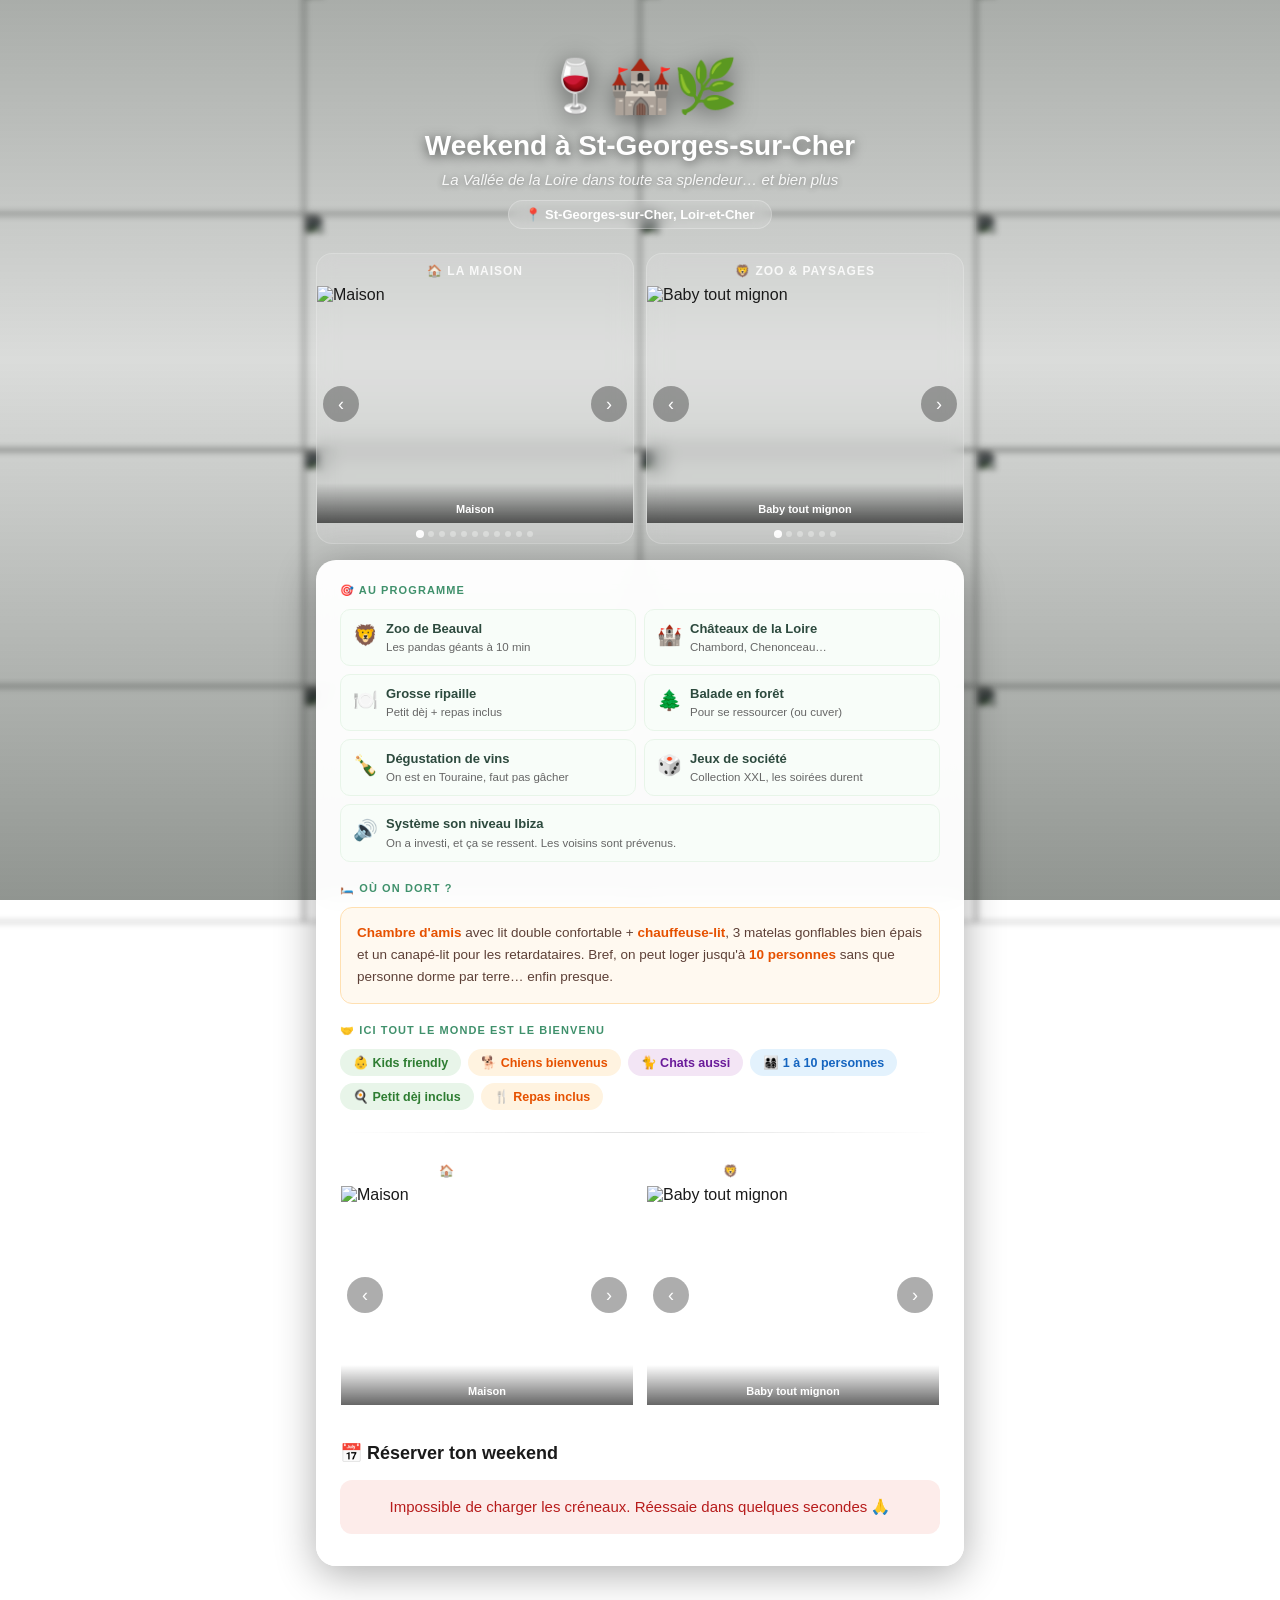
==== index.html @ 9637c654 "second" ====
<!DOCTYPE html>
<html lang="fr">
<head>
  <meta charset="UTF-8" />
  <meta name="viewport" content="width=device-width, initial-scale=1.0, maximum-scale=1.0" />
  <title>Weekend à St-Georges-sur-Cher 🍷</title>
  <style>
    *, *::before, *::after { box-sizing: border-box; margin: 0; padding: 0; }

    body {
      font-family: -apple-system, BlinkMacSystemFont, 'Segoe UI', Roboto, Helvetica, Arial, sans-serif;
      min-height: 100vh;
      color: #1a1a1a;
      position: relative;
    }

    /* ---- Fond mosaïque ---- */
    .mosaic-bg {
      position: fixed; inset: 0; z-index: 0;
      display: grid; grid-template-columns: repeat(4, 1fr); grid-auto-rows: 25vh;
      filter: blur(3px) brightness(0.38) saturate(0.8); transform: scale(1.05);
    }
    .mosaic-bg img { width: 100%; height: 100%; object-fit: cover; display: block; }
    .mosaic-overlay {
      position: fixed; inset: 0; z-index: 1;
      background: linear-gradient(180deg, rgba(10,20,10,0.35) 0%, rgba(10,20,10,0.15) 40%, rgba(10,20,10,0.45) 100%);
    }

    /* ---- Layout ---- */
    .page {
      position: relative; z-index: 2;
      max-width: 680px; margin: 0 auto;
      padding: 24px 16px max(48px, env(safe-area-inset-bottom));
    }

    /* ---- Hero ---- */
    .hero { text-align: center; padding: 32px 20px 24px; color: #fff; }
    .hero-emoji { font-size: 52px; display: block; margin-bottom: 12px; filter: drop-shadow(0 4px 12px rgba(0,0,0,0.5)); }
    .hero h1 { font-size: 28px; font-weight: 900; text-shadow: 0 2px 12px rgba(0,0,0,0.6); margin-bottom: 8px; line-height: 1.2; }
    .hero .subtitle { font-size: 15px; opacity: 0.85; font-style: italic; text-shadow: 0 1px 6px rgba(0,0,0,0.5); }
    .location-badge {
      display: inline-flex; align-items: center; gap: 5px;
      background: rgba(255,255,255,0.15); backdrop-filter: blur(8px);
      border: 1px solid rgba(255,255,255,0.25); border-radius: 20px;
      padding: 6px 16px; font-size: 13px; font-weight: 600; color: #fff; margin-top: 12px;
    }

    /* ---- Carousels ---- */
    .carousels-section { display: grid; grid-template-columns: 1fr 1fr; gap: 12px; margin-bottom: 16px; }
    .carousel-block {
      background: rgba(255,255,255,0.1); backdrop-filter: blur(10px);
      border: 1px solid rgba(255,255,255,0.2); border-radius: 16px; overflow: hidden;
    }
    .carousel-label {
      text-align: center; font-size: 12px; font-weight: 700; text-transform: uppercase;
      letter-spacing: 0.08em; color: rgba(255,255,255,0.85); padding: 10px 12px 8px;
    }
    .carousel { position: relative; aspect-ratio: 4/3; overflow: hidden; touch-action: pan-y; }
    .carousel-track { display: flex; height: 100%; transition: transform 0.55s cubic-bezier(0.4,0,0.2,1); }
    .carousel-track img { flex-shrink: 0; width: 100%; height: 100%; object-fit: cover; -webkit-user-drag: none; pointer-events: none; }
    .carousel-dots { display: flex; justify-content: center; gap: 5px; padding: 8px 0 6px; flex-wrap: wrap; }
    .dot { width: 6px; height: 6px; border-radius: 50%; background: rgba(255,255,255,0.35); cursor: pointer; transition: background 0.3s, transform 0.3s; flex-shrink: 0; }
    .dot.active { background: #fff; transform: scale(1.35); }
    .carousel-btn {
      position: absolute; top: 50%; transform: translateY(-50%);
      background: rgba(0,0,0,0.32); border: none; color: #fff;
      width: 36px; height: 36px; border-radius: 50%; cursor: pointer;
      font-size: 18px; display: flex; align-items: center; justify-content: center;
      transition: background 0.2s; z-index: 3;
    }
    .carousel-btn:hover { background: rgba(0,0,0,0.58); }
    .carousel-btn.prev { left: 6px; }
    .carousel-btn.next { right: 6px; }
    .caption {
      position: absolute; bottom: 0; left: 0; right: 0;
      background: linear-gradient(transparent, rgba(0,0,0,0.6));
      color: #fff; font-size: 11px; font-weight: 600;
      padding: 20px 10px 8px; text-align: center; pointer-events: none;
    }

    /* ---- Card principale ---- */
    .card {
      background: rgba(255,255,255,0.96); backdrop-filter: blur(12px);
      border-radius: 20px; padding: 24px 24px 32px;
      box-shadow: 0 8px 40px rgba(0,0,0,0.32);
    }
    .section-title { font-size: 11px; font-weight: 700; text-transform: uppercase; letter-spacing: 0.1em; color: #40916c; margin-bottom: 12px; }

    /* ---- Vibes grid ---- */
    .vibes-grid { display: grid; grid-template-columns: 1fr 1fr; gap: 8px; margin-bottom: 20px; }
    .vibe-item {
      display: flex; align-items: flex-start; gap: 8px;
      background: #f8fdf9; border: 1px solid #e8f5e9; border-radius: 10px;
      padding: 10px 12px; line-height: 1.4; color: #2d4a3e;
    }
    .vibe-item .vi { font-size: 20px; flex-shrink: 0; margin-top: 1px; }
    .vibe-item .vt { font-size: 13px; font-weight: 600; }
    .vibe-item .vd { font-size: 11.5px; color: #666; margin-top: 1px; }
    .vibe-item.full { grid-column: 1 / -1; }

    /* ---- Hébergement ---- */
    .hebergement {
      background: #fff9f0; border: 1px solid #ffe0b2; border-radius: 12px;
      padding: 14px 16px; margin-bottom: 20px; font-size: 13.5px; color: #5d4037; line-height: 1.65;
    }
    .hebergement strong { color: #e65100; }

    /* ---- Tags ---- */
    .tags { display: flex; flex-wrap: wrap; gap: 7px; margin-bottom: 22px; }
    .tag { display: inline-flex; align-items: center; gap: 4px; padding: 6px 13px; border-radius: 20px; font-size: 12.5px; font-weight: 600; }
    .tag.green  { background: #e8f5e9; color: #2e7d32; }
    .tag.blue   { background: #e3f2fd; color: #1565c0; }
    .tag.purple { background: #f3e5f5; color: #6a1b9a; }
    .tag.orange { background: #fff3e0; color: #e65100; }

    .divider { height: 1px; background: linear-gradient(to right, transparent, #e0e0e0, transparent); margin: 20px 0; }

    /* ---- Formulaire ---- */
    .form-section-title { font-size: 18px; font-weight: 800; color: #1a1a1a; margin-bottom: 16px; }
    .form-group { margin-bottom: 16px; }
    label { display: block; font-size: 11.5px; font-weight: 700; color: #555; margin-bottom: 5px; text-transform: uppercase; letter-spacing: 0.06em; }
    input[type="text"], input[type="email"], input[type="number"], textarea, select {
      width: 100%; padding: 13px 14px; border: 1.5px solid #e0e0e0; border-radius: 10px;
      font-size: 15px; color: #1a1a1a; background: #fafafa;
      transition: border-color 0.2s, box-shadow 0.2s; outline: none; appearance: none; font-family: inherit;
    }
    input:focus, textarea:focus, select:focus {
      border-color: #40916c; box-shadow: 0 0 0 3px rgba(64,145,108,0.12); background: #fff;
    }
    textarea { resize: vertical; min-height: 90px; }
    .select-wrapper { position: relative; }
    .select-wrapper::after { content: '▾'; position: absolute; right: 14px; top: 50%; transform: translateY(-50%); pointer-events: none; color: #888; font-size: 18px; }
    select { padding-right: 40px; cursor: pointer; }
    .nb-hint { font-size: 12px; color: #888; margin-top: 4px; }

    button[type="submit"] {
      width: 100%; padding: 16px;
      background: linear-gradient(135deg, #2d6a4f, #52b788);
      color: #fff; border: none; border-radius: 12px; font-size: 16px; font-weight: 700;
      cursor: pointer; transition: opacity 0.2s, transform 0.1s; margin-top: 4px;
      letter-spacing: 0.01em;
    }
    button[type="submit"]:hover  { opacity: 0.91; }
    button[type="submit"]:active { transform: scale(0.98); }
    button[type="submit"]:disabled { opacity: 0.48; cursor: not-allowed; }

    .message { display: none; padding: 16px; border-radius: 12px; font-size: 15px; font-weight: 500; margin-top: 16px; text-align: center; line-height: 1.5; }
    .message.success { background: #e8f5e9; color: #1b5e20; display: block; }
    .message.error   { background: #fdecea; color: #b71c1c; display: block; }

    .loader { display: none; text-align: center; padding: 28px 0; color: #888; }
    .loader.visible { display: block; }
    .spinner { display: inline-block; width: 26px; height: 26px; border: 3px solid #e0e0e0; border-top-color: #40916c; border-radius: 50%; animation: spin 0.7s linear infinite; margin-bottom: 10px; }
    @keyframes spin { to { transform: rotate(360deg); } }
    .no-slots { text-align: center; padding: 16px 0 8px; color: #999; font-size: 15px; font-style: italic; }

    /* ============================================================
       MOBILE — détecté via JS → classe is-mobile sur body
       Apps Script (et certains navigateurs mobiles) brisent les
       media queries CSS dans les iframes → on utilise JS à la place
    ============================================================ */
    body.is-mobile .mosaic-bg        { grid-template-columns: repeat(2, 1fr); }
    body.is-mobile .page             { padding: 10px 10px max(36px, env(safe-area-inset-bottom)); }

    body.is-mobile .hero             { padding: 16px 10px 12px; }
    body.is-mobile .hero-emoji       { font-size: 38px; margin-bottom: 8px; }
    body.is-mobile .hero h1          { font-size: 22px; }
    body.is-mobile .hero .subtitle   { font-size: 13px; }
    body.is-mobile .location-badge   { font-size: 12px; padding: 5px 12px; margin-top: 8px; }

    body.is-mobile .carousels-section           { grid-template-columns: 1fr; gap: 10px; margin-bottom: 10px; }
    body.is-mobile .carousel                    { aspect-ratio: 16/9; }
    body.is-mobile .carousel-label              { font-size: 14px; padding: 12px 12px 8px; }
    body.is-mobile .carousel-btn                { width: 44px; height: 44px; font-size: 21px; }
    body.is-mobile .carousel-btn.prev           { left: 10px; }
    body.is-mobile .carousel-btn.next           { right: 10px; }
    body.is-mobile .dot                         { width: 8px; height: 8px; }

    body.is-mobile .card             { padding: 16px 14px 26px; border-radius: 16px; }
    body.is-mobile .section-title    { font-size: 12px; }

    body.is-mobile .vibes-grid       { grid-template-columns: 1fr; }
    body.is-mobile .vibe-item        { padding: 12px 14px; }
    body.is-mobile .vibe-item .vi    { font-size: 22px; }
    body.is-mobile .vibe-item .vt    { font-size: 15px; }
    body.is-mobile .vibe-item .vd    { font-size: 13px; }
    body.is-mobile .vibe-item.full   { grid-column: 1; }

    body.is-mobile .hebergement      { font-size: 15px; }
    body.is-mobile .tag              { font-size: 14px; padding: 8px 14px; }

    /* Deuxième bloc carousels dans la card : inutile sur mobile */
    body.is-mobile .card > .carousels-section { display: none; }

    body.is-mobile .form-section-title { font-size: 20px; }
    body.is-mobile label               { font-size: 13px; }
    body.is-mobile input[type="text"],
    body.is-mobile input[type="email"],
    body.is-mobile input[type="number"],
    body.is-mobile textarea,
    body.is-mobile select              { font-size: 16px; padding: 14px 14px; } /* 16px = pas de zoom iOS */
    body.is-mobile .nb-hint            { font-size: 13px; }
    body.is-mobile button[type="submit"] { padding: 18px; font-size: 17px; }
  </style>
</head>
<body>

  <div class="mosaic-bg">
    <img src="https://lh3.googleusercontent.com/d/1ww1sXxwroIMyhaxitNUeyieSDe7Ro8-q" alt="">
    <img src="https://lh3.googleusercontent.com/d/1B_GweVVptMLvmHzCFCAguePjCRlAJlbl" alt="">
    <img src="https://lh3.googleusercontent.com/d/12SwBocYi_hgqaCNX2QGrQuZqsh1HUD0S" alt="">
    <img src="https://lh3.googleusercontent.com/d/1zPqKahiTnp0hVf8V6mvbKP6AkgWP0Aed" alt="">
    <img src="https://lh3.googleusercontent.com/d/1aturEspvc_JoLtxV60rzQnGDDdlO_mG3" alt="">
    <img src="https://lh3.googleusercontent.com/d/1uvSh_dqIu5VEnez06B1sT_88kGCPIpxZ" alt="">
    <img src="https://lh3.googleusercontent.com/d/1MPY5wOs-Dh-er5A8zTwM5ffie7LKk1IH" alt="">
    <img src="https://lh3.googleusercontent.com/d/1I9gRwzMF46EQ5BAjP8kIlhD04fuDv_N6" alt="">
    <img src="https://lh3.googleusercontent.com/d/1TfzI8FVKhuwbKGgedlM1Uo3oeWciPQmE" alt="">
    <img src="https://lh3.googleusercontent.com/d/1eE43u07Pna7zUNprxl4YgBNfif3CxUPr" alt="">
    <img src="https://lh3.googleusercontent.com/d/1pMy0icd1eN7ovmOINAdDeDtqj5fx-nRl" alt="">
    <img src="https://lh3.googleusercontent.com/d/1IZrx_SPZ6wZ2XkRnblO34FL4LwnOW-_N" alt="">
    <img src="https://lh3.googleusercontent.com/d/1QXhV9yC0SaEGxtcoOjmgB7ouM_fyauyR" alt="">
    <img src="https://lh3.googleusercontent.com/d/1jKwFYgkimpB4fKZ4NHbUkYYG8ZiAna28" alt="">
    <img src="https://lh3.googleusercontent.com/d/1tjuji36b7qtW0znNwraZcidEbfcOHL8d" alt="">
    <img src="https://lh3.googleusercontent.com/d/1ww1sXxwroIMyhaxitNUeyieSDe7Ro8-q" alt="">
  </div>
  <div class="mosaic-overlay"></div>

  <div class="page">
    <div class="hero">
      <span class="hero-emoji">🍷🏰🌿</span>
      <h1>Weekend à St-Georges-sur-Cher</h1>
      <p class="subtitle">La Vallée de la Loire dans toute sa splendeur… et bien plus</p>
      <div class="location-badge">📍 St-Georges-sur-Cher, Loir-et-Cher</div>
    </div>

    <div class="carousels-section">
      <div class="carousel-block">
        <div class="carousel-label">🏠 La maison</div>
        <div class="carousel" id="carousel-maison">
          <div class="carousel-track" id="track-maison">
            <img src="https://lh3.googleusercontent.com/d/1ww1sXxwroIMyhaxitNUeyieSDe7Ro8-q" alt="Maison">
            <img src="https://lh3.googleusercontent.com/d/1B_GweVVptMLvmHzCFCAguePjCRlAJlbl" alt="Salon">
            <img src="https://lh3.googleusercontent.com/d/12SwBocYi_hgqaCNX2QGrQuZqsh1HUD0S" alt="Chambre d'amis">
            <img src="https://lh3.googleusercontent.com/d/1zPqKahiTnp0hVf8V6mvbKP6AkgWP0Aed" alt="Belles poutres apparentes">
            <img src="https://lh3.googleusercontent.com/d/1aturEspvc_JoLtxV60rzQnGDDdlO_mG3" alt="Cuisine">
            <img src="https://lh3.googleusercontent.com/d/1uvSh_dqIu5VEnez06B1sT_88kGCPIpxZ" alt="Grosse ambiance">
            <img src="https://lh3.googleusercontent.com/d/10bHQDSqPmP8ZX5k1-_Jx3ZivKJNq7cM8" alt="Voiture">
            <img src="https://lh3.googleusercontent.com/d/11hQ5p2BLnHOaepOeeqGvO8C0scOL0SgB" alt="Poule">
            <img src="https://lh3.googleusercontent.com/d/1NKi20YfuOfNEelbiyAellVAl1XW93-nP" alt="Jardin">
            <img src="https://lh3.googleusercontent.com/d/1MPY5wOs-Dh-er5A8zTwM5ffie7LKk1IH" alt="Santé et pas des pieds">
            <img src="https://lh3.googleusercontent.com/d/1I9gRwzMF46EQ5BAjP8kIlhD04fuDv_N6" alt="Système son du turfu">
          </div>
          <button class="carousel-btn prev" onclick="move('maison',-1)">‹</button>
          <button class="carousel-btn next" onclick="move('maison', 1)">›</button>
        </div>
        <div class="carousel-dots" id="dots-maison"></div>
      </div>
      <div class="carousel-block">
        <div class="carousel-label">🦁 Zoo & paysages</div>
        <div class="carousel" id="carousel-nature">
          <div class="carousel-track" id="track-nature">
            <img src="https://lh3.googleusercontent.com/d/1TfzI8FVKhuwbKGgedlM1Uo3oeWciPQmE" alt="Baby tout mignon">
            <img src="https://lh3.googleusercontent.com/d/1pMy0icd1eN7ovmOINAdDeDtqj5fx-nRl" alt="Château">
            <img src="https://lh3.googleusercontent.com/d/1IZrx_SPZ6wZ2XkRnblO34FL4LwnOW-_N" alt="Se ressourcer">
            <img src="https://lh3.googleusercontent.com/d/1QXhV9yC0SaEGxtcoOjmgB7ouM_fyauyR" alt="Profiter">
            <img src="https://lh3.googleusercontent.com/d/1jKwFYgkimpB4fKZ4NHbUkYYG8ZiAna28" alt="Admirez">
            <img src="https://lh3.googleusercontent.com/d/1tjuji36b7qtW0znNwraZcidEbfcOHL8d" alt="Nouveau dôme">
          </div>
          <button class="carousel-btn prev" onclick="move('nature',-1)">‹</button>
          <button class="carousel-btn next" onclick="move('nature', 1)">›</button>
        </div>
        <div class="carousel-dots" id="dots-nature"></div>
      </div>
    </div>

    <div class="card">
      <div class="section-title">🎯 Au programme</div>
      <div class="vibes-grid">
        <div class="vibe-item"><span class="vi">🦁</span><div><div class="vt">Zoo de Beauval</div><div class="vd">Les pandas géants à 10 min</div></div></div>
        <div class="vibe-item"><span class="vi">🏰</span><div><div class="vt">Châteaux de la Loire</div><div class="vd">Chambord, Chenonceau…</div></div></div>
        <div class="vibe-item"><span class="vi">🍽️</span><div><div class="vt">Grosse ripaille</div><div class="vd">Petit dèj + repas inclus</div></div></div>
        <div class="vibe-item"><span class="vi">🌲</span><div><div class="vt">Balade en forêt</div><div class="vd">Pour se ressourcer (ou cuver)</div></div></div>
        <div class="vibe-item"><span class="vi">🍾</span><div><div class="vt">Dégustation de vins</div><div class="vd">On est en Touraine, faut pas gâcher</div></div></div>
        <div class="vibe-item"><span class="vi">🎲</span><div><div class="vt">Jeux de société</div><div class="vd">Collection XXL, les soirées durent</div></div></div>
        <div class="vibe-item full"><span class="vi">🔊</span><div><div class="vt">Système son niveau Ibiza</div><div class="vd">On a investi, et ça se ressent. Les voisins sont prévenus.</div></div></div>
      </div>

      <div class="section-title">🛏️ Où on dort ?</div>
      <div class="hebergement">
        <strong>Chambre d'amis</strong> avec lit double confortable + <strong>chauffeuse-lit</strong>, 3 matelas gonflables bien épais et un canapé-lit pour les retardataires.
        Bref, on peut loger jusqu'à <strong>10 personnes</strong> sans que personne dorme par terre… enfin presque.
      </div>

      <div class="section-title">🤝 Ici tout le monde est le bienvenu</div>
      <div class="tags">
        <span class="tag green">👶 Kids friendly</span>
        <span class="tag orange">🐕 Chiens bienvenus</span>
        <span class="tag purple">🐈 Chats aussi</span>
        <span class="tag blue">👨‍👩‍👧‍👦 1 à 10 personnes</span>
        <span class="tag green">🍳 Petit dèj inclus</span>
        <span class="tag orange">🍴 Repas inclus</span>
      </div>

      <div class="divider"></div>

      <!-- Deuxième carousels : desktop uniquement, masqué mobile via JS -->
      <div class="carousels-section">
        <div class="carousel-block">
          <div class="carousel-label">🏠 La maison</div>
          <div class="carousel" id="carousel-maison2">
            <div class="carousel-track" id="track-maison2">
              <img src="https://lh3.googleusercontent.com/d/1ww1sXxwroIMyhaxitNUeyieSDe7Ro8-q" alt="Maison">
              <img src="https://lh3.googleusercontent.com/d/1B_GweVVptMLvmHzCFCAguePjCRlAJlbl" alt="Salon">
              <img src="https://lh3.googleusercontent.com/d/12SwBocYi_hgqaCNX2QGrQuZqsh1HUD0S" alt="Chambre d'amis">
              <img src="https://lh3.googleusercontent.com/d/1aturEspvc_JoLtxV60rzQnGDDdlO_mG3" alt="Cuisine">
              <img src="https://lh3.googleusercontent.com/d/1uvSh_dqIu5VEnez06B1sT_88kGCPIpxZ" alt="Grosse ambiance">
              <img src="https://lh3.googleusercontent.com/d/1MPY5wOs-Dh-er5A8zTwM5ffie7LKk1IH" alt="Santé">
            </div>
            <button class="carousel-btn prev" onclick="move('maison2',-1)">‹</button>
            <button class="carousel-btn next" onclick="move('maison2', 1)">›</button>
          </div>
          <div class="carousel-dots" id="dots-maison2"></div>
        </div>
        <div class="carousel-block">
          <div class="carousel-label">🦁 Zoo & paysages</div>
          <div class="carousel" id="carousel-nature2">
            <div class="carousel-track" id="track-nature2">
              <img src="https://lh3.googleusercontent.com/d/1TfzI8FVKhuwbKGgedlM1Uo3oeWciPQmE" alt="Baby tout mignon">
              <img src="https://lh3.googleusercontent.com/d/1pMy0icd1eN7ovmOINAdDeDtqj5fx-nRl" alt="Château">
              <img src="https://lh3.googleusercontent.com/d/1IZrx_SPZ6wZ2XkRnblO34FL4LwnOW-_N" alt="Se ressourcer">
              <img src="https://lh3.googleusercontent.com/d/1tjuji36b7qtW0znNwraZcidEbfcOHL8d" alt="Nouveau dôme">
            </div>
            <button class="carousel-btn prev" onclick="move('nature2',-1)">‹</button>
            <button class="carousel-btn next" onclick="move('nature2', 1)">›</button>
          </div>
          <div class="carousel-dots" id="dots-nature2"></div>
        </div>
      </div>

      <div class="form-section-title">📅 Réserver ton weekend</div>
      <div class="loader visible" id="loader">
        <div class="spinner"></div>
        <div>Vérification des créneaux disponibles…</div>
      </div>

      <form id="reservationForm" style="display:none;" onsubmit="handleSubmit(event)">
        <div class="form-group">
          <label for="weekend">Weekend disponible 📅</label>
          <div class="select-wrapper">
            <select id="weekend" name="weekend" required>
              <option value="">— Choisir un weekend —</option>
            </select>
          </div>
        </div>
        <div class="form-group">
          <label for="nom">Ton prénom / nom 👤</label>
          <input type="text" id="nom" name="nom" placeholder="Ex : Sophie Dupont" required />
        </div>
        <div class="form-group">
          <label for="nbPersonnes">Vous serez combien ? 🧑‍🤝‍🧑</label>
          <input type="number" id="nbPersonnes" name="nbPersonnes" min="1" max="10" placeholder="Ex : 3" required />
          <div class="nb-hint">De 1 à 10 personnes</div>
        </div>
        <div class="form-group">
          <label for="email">Ton email 📧</label>
          <input type="email" id="email" name="email" placeholder="sophie@exemple.com" required />
        </div>
        <div class="form-group">
          <label for="message">Un petit mot 💬</label>
          <textarea id="message" name="message" placeholder="On arrive vendredi soir avec le chien et les enfants, on a hâte ! 🍷"></textarea>
        </div>
        <button type="submit" id="submitBtn">🎉 Je réserve ce weekend !</button>
      </form>

      <div class="no-slots" id="noSlots" style="display:none;">
        Tous les weekends sont déjà pris… t'aurais dû te lever plus tôt 😄
      </div>
      <div class="message" id="feedbackMessage"></div>
    </div>
  </div>

<script>
  // ============================================================
  // IMPORTANT : remplace cette URL par l'URL /exec de ton Apps Script
  // ============================================================
  var API_URL = 'https://script.google.com/macros/s/AKfycbyKDmf63_7GZ1abR4-0whXz1ZvYYiSYckTgXCFKYgGuBAlhuZu21iKVGSCqXMZKUc8/exec';

  // ============================================================
  // DÉTECTION MOBILE — via screen.width (pas affecté par les iframes)
  // ============================================================
  if (window.screen.width <= 768 || window.innerWidth <= 768) {
    document.body.classList.add('is-mobile');
  }

  // ============================================================
  // CAROUSELS
  // ============================================================
  var carousels = {
    maison:  { index: 0, total: 0 },
    nature:  { index: 0, total: 0 },
    maison2: { index: 0, total: 0 },
    nature2: { index: 0, total: 0 }
  };

  function initCarousel(name) {
    var track      = document.getElementById('track-' + name);
    var dotsEl     = document.getElementById('dots-' + name);
    var carouselEl = document.getElementById('carousel-' + name);
    if (!track) return;
    var imgs = track.querySelectorAll('img');
    if (!imgs.length) return;
    carousels[name].total = imgs.length;

    imgs.forEach(function(_, i) {
      var d = document.createElement('div');
      d.className = 'dot' + (i === 0 ? ' active' : '');
      d.onclick = function() { goTo(name, i); };
      dotsEl.appendChild(d);
    });

    var cap = document.createElement('div');
    cap.className = 'caption'; cap.id = 'caption-' + name;
    cap.textContent = imgs[0].alt;
    carouselEl.appendChild(cap);

    var delay = name.includes('2') ? 4400 : 3000;
    setInterval(function() { move(name, 1); }, delay);

    var tx = 0;
    carouselEl.addEventListener('touchstart', function(e) { tx = e.touches[0].clientX; }, { passive: true });
    carouselEl.addEventListener('touchend',   function(e) {
      var diff = tx - e.changedTouches[0].clientX;
      if (Math.abs(diff) > 40) move(name, diff > 0 ? 1 : -1);
    }, { passive: true });
  }

  function goTo(name, idx) {
    var c = carousels[name];
    c.index = (idx + c.total) % c.total;
    document.getElementById('track-' + name).style.transform = 'translateX(-' + (c.index * 100) + '%)';
    document.getElementById('dots-' + name).querySelectorAll('.dot').forEach(function(d, i) {
      d.classList.toggle('active', i === c.index);
    });
    var cap = document.getElementById('caption-' + name);
    if (cap) cap.textContent = document.getElementById('track-' + name).querySelectorAll('img')[c.index].alt;
  }

  function move(name, dir) { goTo(name, carousels[name].index + dir); }

  ['maison','nature','maison2','nature2'].forEach(initCarousel);

  // ============================================================
  // CHARGEMENT DES CRÉNEAUX — fetch vers Apps Script API
  // ============================================================
  fetch(API_URL + '?action=getWeekends')
    .then(function(r) { return r.json(); })
    .then(function(weekends) {
      document.getElementById('loader').classList.remove('visible');
      var select = document.getElementById('weekend');
      if (!weekends || weekends.length === 0) {
        document.getElementById('noSlots').style.display = 'block';
        return;
      }
      weekends.forEach(function(w) {
        var opt = document.createElement('option');
        opt.value = w.rowIndex;
        opt.textContent = 'Weekend du ' + w.label;
        select.appendChild(opt);
      });
      document.getElementById('reservationForm').style.display = 'block';
    })
    .catch(function() {
      document.getElementById('loader').classList.remove('visible');
      afficherMessage('Impossible de charger les créneaux. Réessaie dans quelques secondes 🙏', 'error');
    });

  // ============================================================
  // SOUMISSION — POST vers Apps Script API
  // ============================================================
  function handleSubmit(event) {
    event.preventDefault();
    var submitBtn   = document.getElementById('submitBtn');
    var select      = document.getElementById('weekend');
    var nbPersonnes = document.getElementById('nbPersonnes').value;

    if (parseInt(nbPersonnes) < 1 || parseInt(nbPersonnes) > 10) {
      afficherMessage('Entre 1 et 10 personnes max ! 😅', 'error');
      return;
    }

    var formData = {
      rowIndex:    select.value,
      label:       select.options[select.selectedIndex].textContent,
      nom:         document.getElementById('nom').value.trim(),
      nbPersonnes: nbPersonnes,
      email:       document.getElementById('email').value.trim(),
      message:     document.getElementById('message').value.trim()
    };

    submitBtn.disabled    = true;
    submitBtn.textContent = '⏳ Réservation en cours…';

    fetch(API_URL, {
      method:  'POST',
      headers: { 'Content-Type': 'text/plain' }, // Apps Script exige text/plain pour éviter le preflight CORS
      body:    JSON.stringify(formData)
    })
    .then(function(r) { return r.json(); })
    .then(function(result) {
      if (result.success) {
        document.getElementById('reservationForm').style.display = 'none';
        afficherMessage(result.message, 'success');
      } else {
        submitBtn.disabled    = false;
        submitBtn.textContent = '🎉 Je réserve ce weekend !';
        afficherMessage(result.message, 'error');
        var opt = select.options[select.selectedIndex];
        if (opt) opt.remove();
        select.value = '';
      }
    })
    .catch(function() {
      submitBtn.disabled    = false;
      submitBtn.textContent = '🎉 Je réserve ce weekend !';
      afficherMessage('Une erreur est survenue. Réessaie dans quelques secondes 🙏', 'error');
    });
  }

  function afficherMessage(texte, type) {
    var el = document.getElementById('feedbackMessage');
    el.textContent = texte;
    el.className = 'message ' + type;
  }
</script>
</body>
</html>
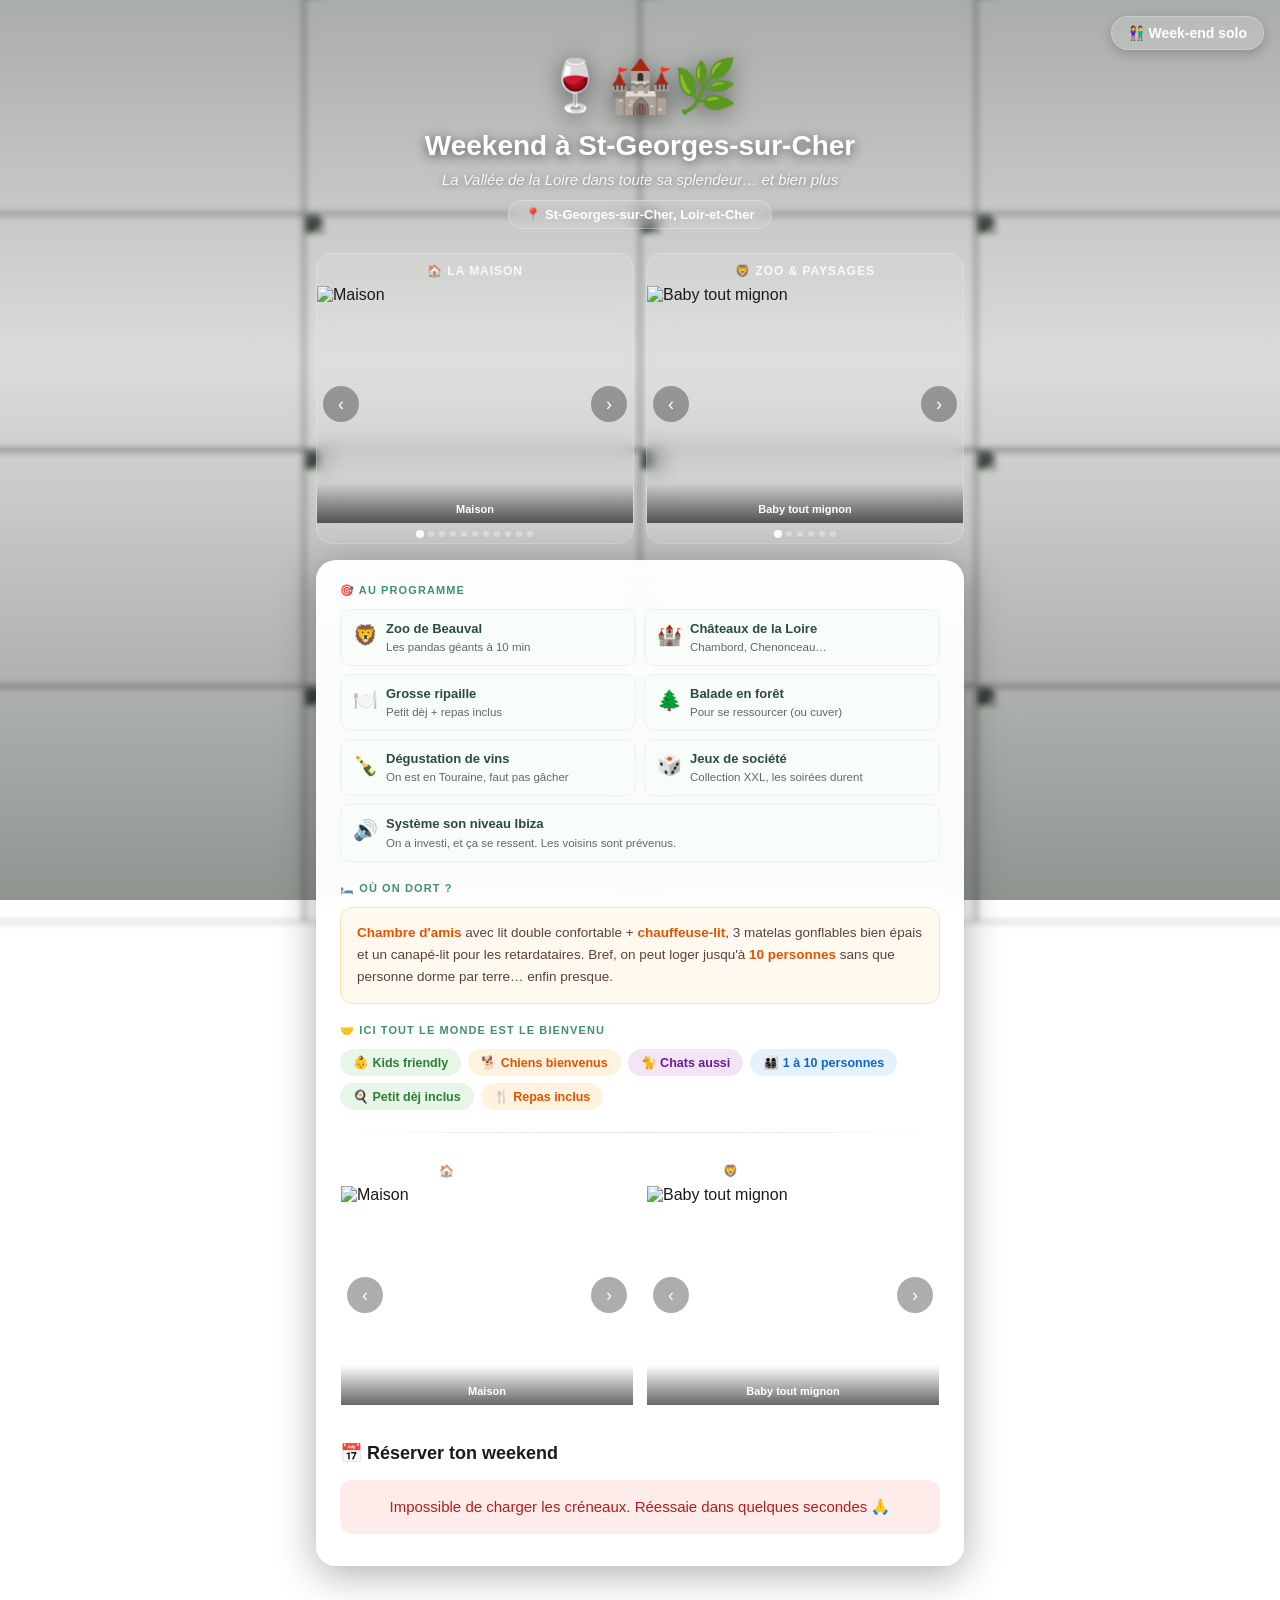
==== commit 48bf80e6: "Add weekend solo link to index.html Added a link to the weekend solo project with styling." ====
--- a/index.html
+++ b/index.html
@@ -224,6 +224,16 @@
     <img src="https://lh3.googleusercontent.com/d/1ww1sXxwroIMyhaxitNUeyieSDe7Ro8-q" alt="">
   </div>
   <div class="mosaic-overlay"></div>
+  <a
+  href="https://alexdhn1.github.io/solo/"
+  target="_blank"
+  rel="noopener noreferrer"
+  style="position:fixed; top:16px; right:16px; z-index:10; display:inline-flex; align-items:center; gap:6px; border-radius:999px; border:1px solid rgba(255,255,255,0.25); background:rgba(255,255,255,0.15); padding:8px 16px; font-size:14px; font-weight:600; color:#fff; backdrop-filter:blur(8px); box-shadow:0 4px 12px rgba(0,0,0,0.2); text-decoration:none; transition:background 0.2s;"
+  onmouseover="this.style.background='rgba(255,255,255,0.25)'"
+  onmouseout="this.style.background='rgba(255,255,255,0.15)'"
+>
+  👫 Week-end solo
+</a>
 
   <div class="page">
     <div class="hero">
@@ -533,4 +543,4 @@
   }
 </script>
 </body>
-</html>+</html>
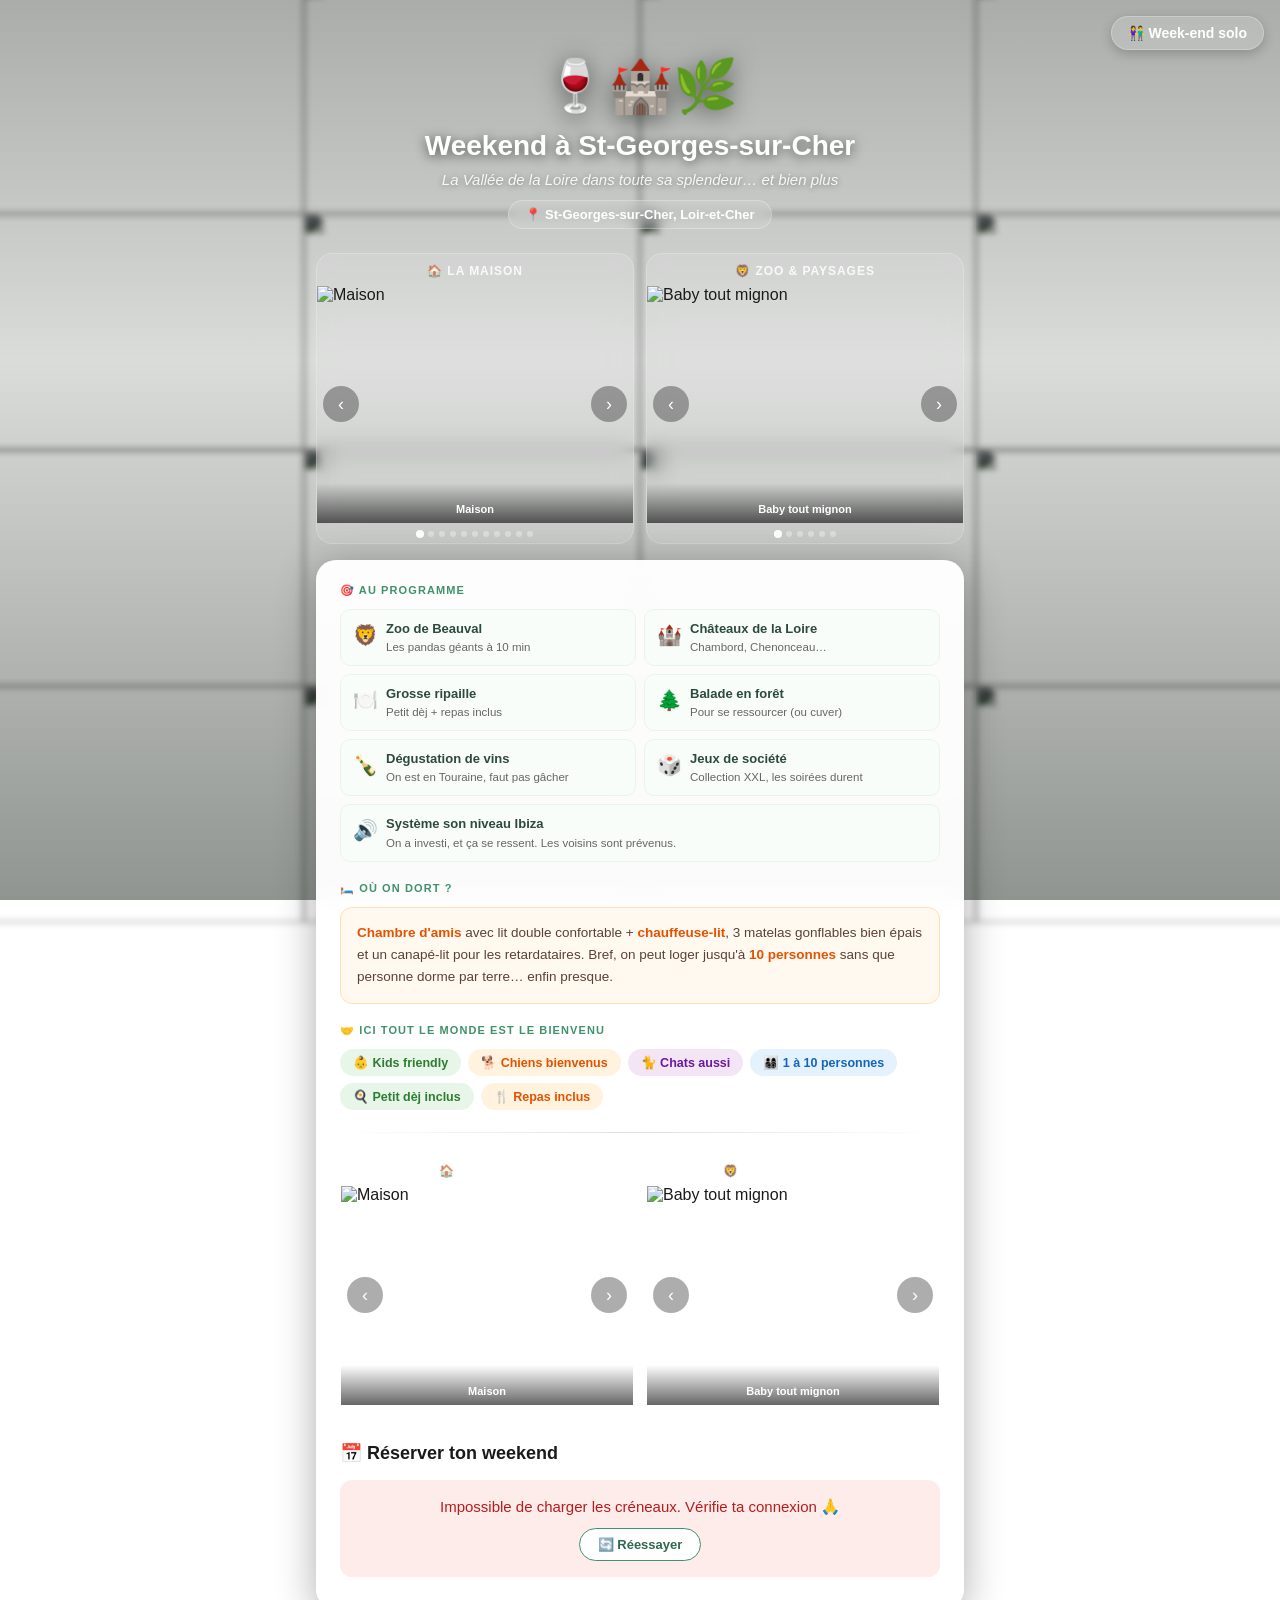
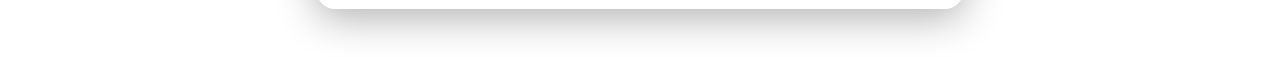
==== commit 0b3c609e: "Remédiation audit : XSS, auth token, factorisation, a11y (Lot A) - Fix XSS stocké (innerHTML -> crea" ====
--- a/index.html
+++ b/index.html
@@ -4,9 +4,8 @@
   <meta charset="UTF-8" />
   <meta name="viewport" content="width=device-width, initial-scale=1.0, maximum-scale=1.0" />
   <title>Weekend à St-Georges-sur-Cher 🍷</title>
+  <link rel="stylesheet" href="common.css" />
   <style>
-    *, *::before, *::after { box-sizing: border-box; margin: 0; padding: 0; }
-
     body {
       font-family: -apple-system, BlinkMacSystemFont, 'Segoe UI', Roboto, Helvetica, Arial, sans-serif;
       min-height: 100vh;
@@ -61,6 +60,7 @@
     .carousel-dots { display: flex; justify-content: center; gap: 5px; padding: 8px 0 6px; flex-wrap: wrap; }
     .dot { width: 6px; height: 6px; border-radius: 50%; background: rgba(255,255,255,0.35); cursor: pointer; transition: background 0.3s, transform 0.3s; flex-shrink: 0; }
     .dot.active { background: #fff; transform: scale(1.35); }
+    .dot:focus-visible { outline: 2px solid #fff; outline-offset: 2px; }
     .carousel-btn {
       position: absolute; top: 50%; transform: translateY(-50%);
       background: rgba(0,0,0,0.32); border: none; color: #fff;
@@ -69,6 +69,7 @@
       transition: background 0.2s; z-index: 3;
     }
     .carousel-btn:hover { background: rgba(0,0,0,0.58); }
+    .carousel-btn:focus-visible { outline: 2px solid #fff; outline-offset: 2px; }
     .carousel-btn.prev { left: 6px; }
     .carousel-btn.next { right: 6px; }
     .caption {
@@ -150,9 +151,14 @@
 
     .loader { display: none; text-align: center; padding: 28px 0; color: #888; }
     .loader.visible { display: block; }
-    .spinner { display: inline-block; width: 26px; height: 26px; border: 3px solid #e0e0e0; border-top-color: #40916c; border-radius: 50%; animation: spin 0.7s linear infinite; margin-bottom: 10px; }
-    @keyframes spin { to { transform: rotate(360deg); } }
+    .spinner { width: 26px; height: 26px; border: 3px solid #e0e0e0; border-top-color: #40916c; margin-bottom: 10px; }
     .no-slots { text-align: center; padding: 16px 0 8px; color: #999; font-size: 15px; font-style: italic; }
+    .retry-btn {
+      display: inline-block; margin-top: 10px; padding: 8px 18px; border-radius: 20px;
+      border: 1.5px solid #40916c; background: #fff; color: #2d6a4f; font-size: 13px;
+      font-weight: 700; cursor: pointer;
+    }
+    .retry-btn:hover { background: #f0f8f2; }
 
     /* ============================================================
        MOBILE — détecté via JS → classe is-mobile sur body
@@ -260,8 +266,8 @@
             <img src="https://lh3.googleusercontent.com/d/1MPY5wOs-Dh-er5A8zTwM5ffie7LKk1IH" alt="Santé et pas des pieds">
             <img src="https://lh3.googleusercontent.com/d/1I9gRwzMF46EQ5BAjP8kIlhD04fuDv_N6" alt="Système son du turfu">
           </div>
-          <button class="carousel-btn prev" onclick="move('maison',-1)">‹</button>
-          <button class="carousel-btn next" onclick="move('maison', 1)">›</button>
+          <button class="carousel-btn prev" data-carousel="maison" data-dir="-1" aria-label="Image précédente">‹</button>
+          <button class="carousel-btn next" data-carousel="maison" data-dir="1" aria-label="Image suivante">›</button>
         </div>
         <div class="carousel-dots" id="dots-maison"></div>
       </div>
@@ -276,8 +282,8 @@
             <img src="https://lh3.googleusercontent.com/d/1jKwFYgkimpB4fKZ4NHbUkYYG8ZiAna28" alt="Admirez">
             <img src="https://lh3.googleusercontent.com/d/1tjuji36b7qtW0znNwraZcidEbfcOHL8d" alt="Nouveau dôme">
           </div>
-          <button class="carousel-btn prev" onclick="move('nature',-1)">‹</button>
-          <button class="carousel-btn next" onclick="move('nature', 1)">›</button>
+          <button class="carousel-btn prev" data-carousel="nature" data-dir="-1" aria-label="Image précédente">‹</button>
+          <button class="carousel-btn next" data-carousel="nature" data-dir="1" aria-label="Image suivante">›</button>
         </div>
         <div class="carousel-dots" id="dots-nature"></div>
       </div>
@@ -326,8 +332,8 @@
               <img src="https://lh3.googleusercontent.com/d/1uvSh_dqIu5VEnez06B1sT_88kGCPIpxZ" alt="Grosse ambiance">
               <img src="https://lh3.googleusercontent.com/d/1MPY5wOs-Dh-er5A8zTwM5ffie7LKk1IH" alt="Santé">
             </div>
-            <button class="carousel-btn prev" onclick="move('maison2',-1)">‹</button>
-            <button class="carousel-btn next" onclick="move('maison2', 1)">›</button>
+            <button class="carousel-btn prev" data-carousel="maison2" data-dir="-1" aria-label="Image précédente">‹</button>
+            <button class="carousel-btn next" data-carousel="maison2" data-dir="1" aria-label="Image suivante">›</button>
           </div>
           <div class="carousel-dots" id="dots-maison2"></div>
         </div>
@@ -340,8 +346,8 @@
               <img src="https://lh3.googleusercontent.com/d/1IZrx_SPZ6wZ2XkRnblO34FL4LwnOW-_N" alt="Se ressourcer">
               <img src="https://lh3.googleusercontent.com/d/1tjuji36b7qtW0znNwraZcidEbfcOHL8d" alt="Nouveau dôme">
             </div>
-            <button class="carousel-btn prev" onclick="move('nature2',-1)">‹</button>
-            <button class="carousel-btn next" onclick="move('nature2', 1)">›</button>
+            <button class="carousel-btn prev" data-carousel="nature2" data-dir="-1" aria-label="Image précédente">‹</button>
+            <button class="carousel-btn next" data-carousel="nature2" data-dir="1" aria-label="Image suivante">›</button>
           </div>
           <div class="carousel-dots" id="dots-nature2"></div>
         </div>
@@ -353,7 +359,7 @@
         <div>Vérification des créneaux disponibles…</div>
       </div>
 
-      <form id="reservationForm" style="display:none;" onsubmit="handleSubmit(event)">
+      <form id="reservationForm" style="display:none;">
         <div class="form-group">
           <label for="weekend">Weekend disponible 📅</label>
           <div class="select-wrapper">
@@ -389,18 +395,14 @@
     </div>
   </div>
 
+<script src="common.js"></script>
 <script>
   // ============================================================
   // IMPORTANT : remplace cette URL par l'URL /exec de ton Apps Script
   // ============================================================
   var API_URL = 'https://script.google.com/macros/s/AKfycbyKDmf63_7GZ1abR4-0whXz1ZvYYiSYckTgXCFKYgGuBAlhuZu21iKVGSCqXMZKUc8/exec';
 
-  // ============================================================
-  // DÉTECTION MOBILE — via screen.width (pas affecté par les iframes)
-  // ============================================================
-  if (window.screen.width <= 768 || window.innerWidth <= 768) {
-    document.body.classList.add('is-mobile');
-  }
+  detectMobile();
 
   // ============================================================
   // CAROUSELS
@@ -421,10 +423,12 @@
     if (!imgs.length) return;
     carousels[name].total = imgs.length;
 
-    imgs.forEach(function(_, i) {
-      var d = document.createElement('div');
+    imgs.forEach(function(img, i) {
+      var d = document.createElement('button');
+      d.type = 'button';
       d.className = 'dot' + (i === 0 ? ' active' : '');
-      d.onclick = function() { goTo(name, i); };
+      d.setAttribute('aria-label', 'Aller à l\'image ' + (i + 1));
+      d.addEventListener('click', function() { goTo(name, i); });
       dotsEl.appendChild(d);
     });
 
@@ -459,30 +463,59 @@
 
   ['maison','nature','maison2','nature2'].forEach(initCarousel);
 
+  document.querySelectorAll('.carousel-btn').forEach(function(btn) {
+    btn.addEventListener('click', function() {
+      move(btn.dataset.carousel, parseInt(btn.dataset.dir, 10));
+    });
+  });
+
   // ============================================================
   // CHARGEMENT DES CRÉNEAUX — fetch vers Apps Script API
   // ============================================================
-  fetch(API_URL + '?action=getWeekends')
-    .then(function(r) { return r.json(); })
-    .then(function(weekends) {
-      document.getElementById('loader').classList.remove('visible');
-      var select = document.getElementById('weekend');
-      if (!weekends || weekends.length === 0) {
-        document.getElementById('noSlots').style.display = 'block';
-        return;
-      }
-      weekends.forEach(function(w) {
-        var opt = document.createElement('option');
-        opt.value = w.rowIndex;
-        opt.textContent = 'Weekend du ' + w.label;
-        select.appendChild(opt);
+  function loadWeekends() {
+    document.getElementById('loader').classList.add('visible');
+    return getJson(API_URL, { action: 'getWeekends' })
+      .then(function(weekends) {
+        document.getElementById('loader').classList.remove('visible');
+        var select = document.getElementById('weekend');
+        while (select.options.length > 1) select.remove(1);
+        select.value = '';
+        if (!weekends || weekends.length === 0) {
+          document.getElementById('noSlots').style.display = 'block';
+          document.getElementById('reservationForm').style.display = 'none';
+          return;
+        }
+        document.getElementById('noSlots').style.display = 'none';
+        weekends.forEach(function(w) {
+          var opt = document.createElement('option');
+          opt.value = w.rowIndex;
+          opt.textContent = 'Weekend du ' + w.label;
+          select.appendChild(opt);
+        });
+        document.getElementById('reservationForm').style.display = 'block';
+      })
+      .catch(function() {
+        document.getElementById('loader').classList.remove('visible');
+        showLoadError();
       });
-      document.getElementById('reservationForm').style.display = 'block';
-    })
-    .catch(function() {
-      document.getElementById('loader').classList.remove('visible');
-      afficherMessage('Impossible de charger les créneaux. Réessaie dans quelques secondes 🙏', 'error');
-    });
+  }
+
+  function showLoadError() {
+    var el = document.getElementById('feedbackMessage');
+    el.innerHTML = '';
+    el.className = 'message error';
+    var texte = document.createElement('div');
+    texte.textContent = 'Impossible de charger les créneaux. Vérifie ta connexion 🙏';
+    var retry = document.createElement('button');
+    retry.type = 'button';
+    retry.className = 'retry-btn';
+    retry.textContent = '🔄 Réessayer';
+    retry.addEventListener('click', loadWeekends);
+    el.appendChild(texte);
+    el.appendChild(retry);
+  }
+
+  loadWeekends();
 
   // ============================================================
   // SOUMISSION — POST vers Apps Script API
@@ -494,7 +527,7 @@
     var nbPersonnes = document.getElementById('nbPersonnes').value;
 
     if (parseInt(nbPersonnes) < 1 || parseInt(nbPersonnes) > 10) {
-      afficherMessage('Entre 1 et 10 personnes max ! 😅', 'error');
+      showMessage('feedbackMessage', 'Entre 1 et 10 personnes max ! 😅', 'error');
       return;
     }
 
@@ -510,37 +543,28 @@
     submitBtn.disabled    = true;
     submitBtn.textContent = '⏳ Réservation en cours…';
 
-    fetch(API_URL, {
-      method:  'POST',
-      headers: { 'Content-Type': 'text/plain' }, // Apps Script exige text/plain pour éviter le preflight CORS
-      body:    JSON.stringify(formData)
-    })
-    .then(function(r) { return r.json(); })
-    .then(function(result) {
-      if (result.success) {
-        document.getElementById('reservationForm').style.display = 'none';
-        afficherMessage(result.message, 'success');
-      } else {
+    postJson(API_URL, formData)
+      .then(function(result) {
+        if (result.success) {
+          document.getElementById('reservationForm').style.display = 'none';
+          showMessage('feedbackMessage', result.message, 'success');
+        } else {
+          submitBtn.disabled    = false;
+          submitBtn.textContent = '🎉 Je réserve ce weekend !';
+          showMessage('feedbackMessage', result.message, 'error');
+          // Resync (A4) : le créneau a pu changer entre-temps, on recharge
+          // la liste complète et on réinitialise la sélection.
+          loadWeekends();
+        }
+      })
+      .catch(function() {
         submitBtn.disabled    = false;
         submitBtn.textContent = '🎉 Je réserve ce weekend !';
-        afficherMessage(result.message, 'error');
-        var opt = select.options[select.selectedIndex];
-        if (opt) opt.remove();
-        select.value = '';
-      }
-    })
-    .catch(function() {
-      submitBtn.disabled    = false;
-      submitBtn.textContent = '🎉 Je réserve ce weekend !';
-      afficherMessage('Une erreur est survenue. Réessaie dans quelques secondes 🙏', 'error');
-    });
+        showMessage('feedbackMessage', 'Une erreur est survenue. Réessaie dans quelques secondes 🙏', 'error');
+      });
   }
 
-  function afficherMessage(texte, type) {
-    var el = document.getElementById('feedbackMessage');
-    el.textContent = texte;
-    el.className = 'message ' + type;
-  }
+  document.getElementById('reservationForm').addEventListener('submit', handleSubmit);
 </script>
 </body>
 </html>
--- a/common.css
+++ b/common.css
@@ -0,0 +1,26 @@
+/* ============================================================
+   common.css — styles strictement partagés entre index.html et
+   vacances.html (reset, keyframes, base du spinner).
+   Le reste du design (couleurs, layout, mobile) reste dans le
+   <style> propre à chaque page pour ne rien changer visuellement.
+============================================================ */
+
+*, *::before, *::after { box-sizing: border-box; margin: 0; padding: 0; }
+
+@keyframes spin { to { transform: rotate(360deg); } }
+
+.spinner {
+  display: inline-block;
+  border-radius: 50%;
+  animation: spin 0.7s linear infinite;
+}
+
+/* Réinitialisation des <button> utilisés comme dots de carousel
+   ou comme boutons de suppression (voir A9/A10/A12 du PRD) */
+button.dot {
+  border: none;
+  padding: 0;
+  font: inherit;
+  -webkit-appearance: none;
+  appearance: none;
+}
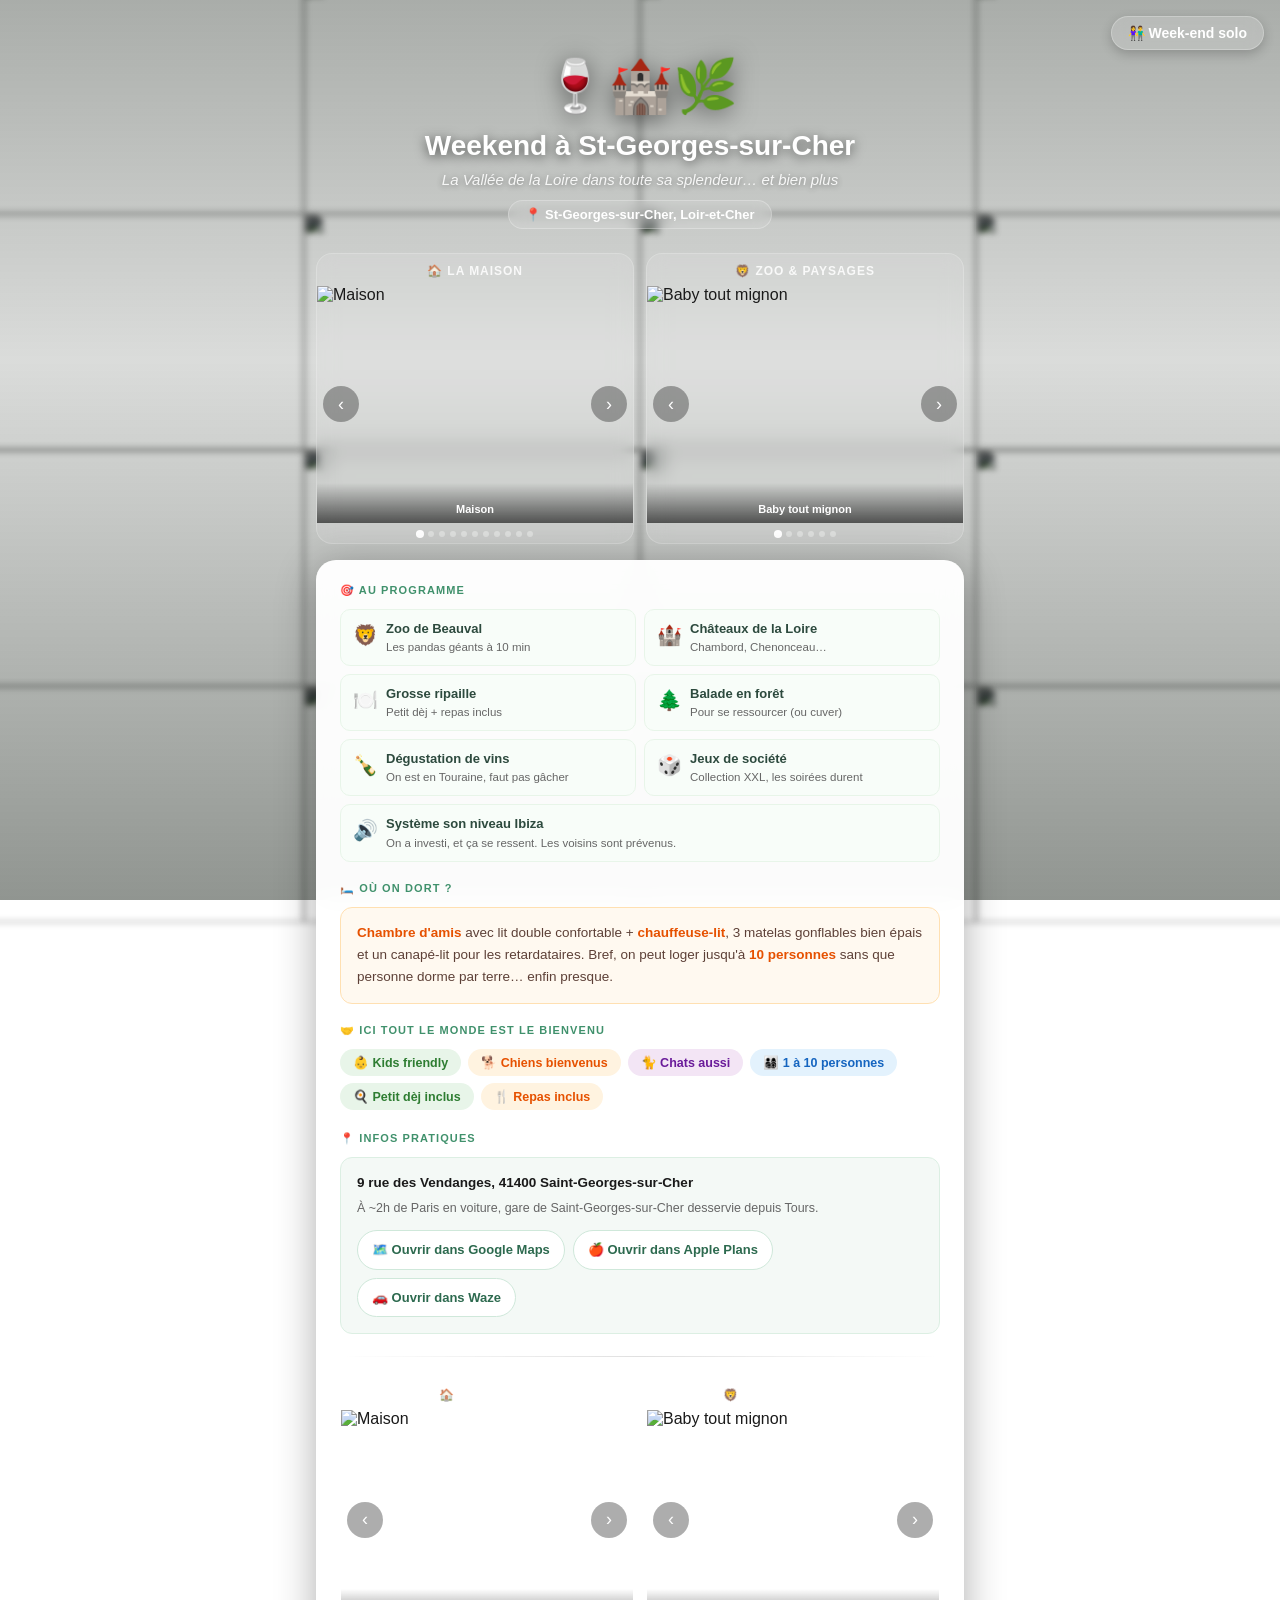
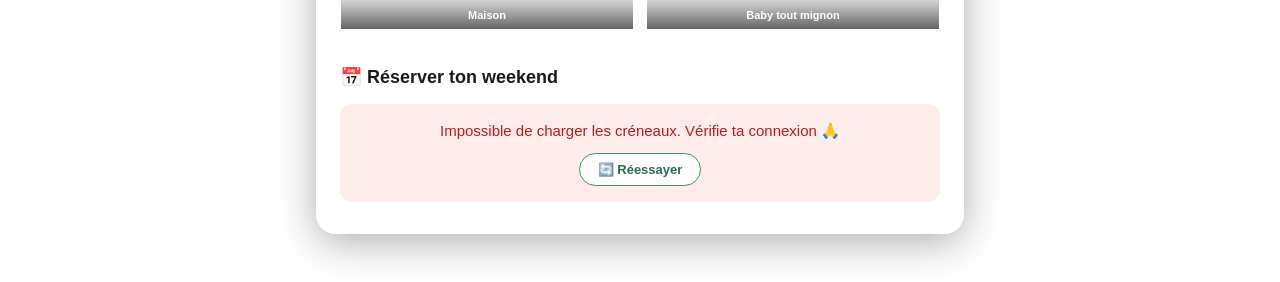
==== commit 7d06994e: "Vague 2 : infos pratiques + backend vacances réécrit sur le vrai script - index.html : bloc « Infos " ====
--- a/index.html
+++ b/index.html
@@ -115,6 +115,27 @@
     .tag.orange { background: #fff3e0; color: #e65100; }
 
     .divider { height: 1px; background: linear-gradient(to right, transparent, #e0e0e0, transparent); margin: 20px 0; }
+
+    /* ---- Infos pratiques ---- */
+    .infos-pratiques {
+      background: #f4f9f6; border: 1px solid #dcefe3; border-radius: 12px;
+      padding: 14px 16px 16px; margin-bottom: 22px; font-size: 13.5px; color: #2d4a3e; line-height: 1.65;
+    }
+    .infos-pratiques .adresse { font-weight: 700; color: #1a1a1a; margin-bottom: 4px; }
+    .infos-pratiques .trajet { color: #666; font-size: 12.5px; margin-bottom: 12px; }
+    .maps-links { display: flex; flex-wrap: wrap; gap: 8px; }
+    .maps-link {
+      display: inline-flex; align-items: center; gap: 6px;
+      background: #fff; border: 1.5px solid #cfe8da; border-radius: 20px;
+      padding: 8px 14px; font-size: 13px; font-weight: 700; color: #2d6a4f;
+      text-decoration: none; transition: background 0.2s, border-color 0.2s;
+    }
+    .maps-link:hover { background: #e8f5e9; border-color: #40916c; }
+    .maps-link:focus-visible { outline: 2px solid #40916c; outline-offset: 2px; }
+
+    body.is-mobile .infos-pratiques { font-size: 15px; }
+    body.is-mobile .infos-pratiques .trajet { font-size: 13px; }
+    body.is-mobile .maps-link { font-size: 14px; padding: 10px 16px; }
 
     /* ---- Formulaire ---- */
     .form-section-title { font-size: 18px; font-weight: 800; color: #1a1a1a; margin-bottom: 16px; }
@@ -317,6 +338,17 @@
         <span class="tag orange">🍴 Repas inclus</span>
       </div>
 
+      <div class="section-title">📍 Infos pratiques</div>
+      <div class="infos-pratiques">
+        <div class="adresse">9 rue des Vendanges, 41400 Saint-Georges-sur-Cher</div>
+        <div class="trajet">À ~2h de Paris en voiture, gare de Saint-Georges-sur-Cher desservie depuis Tours.</div>
+        <div class="maps-links">
+          <a class="maps-link" href="https://www.google.com/maps/search/?api=1&query=9+rue+des+Vendanges+41400+Saint-Georges-sur-Cher" target="_blank" rel="noopener noreferrer">🗺️ Ouvrir dans Google Maps</a>
+          <a class="maps-link" href="https://maps.apple.com/?q=9+rue+des+Vendanges+41400+Saint-Georges-sur-Cher" target="_blank" rel="noopener noreferrer">🍎 Ouvrir dans Apple Plans</a>
+          <a class="maps-link" href="https://waze.com/ul?q=9%20rue%20des%20Vendanges%2041400%20Saint-Georges-sur-Cher" target="_blank" rel="noopener noreferrer">🚗 Ouvrir dans Waze</a>
+        </div>
+      </div>
+
       <div class="divider"></div>
 
       <!-- Deuxième carousels : desktop uniquement, masqué mobile via JS -->
@@ -489,6 +521,7 @@
         weekends.forEach(function(w) {
           var opt = document.createElement('option');
           opt.value = w.rowIndex;
+          opt.dataset.label = w.label;
           opt.textContent = 'Weekend du ' + w.label;
           select.appendChild(opt);
         });
@@ -533,7 +566,7 @@
 
     var formData = {
       rowIndex:    select.value,
-      label:       select.options[select.selectedIndex].textContent,
+      label:       select.options[select.selectedIndex].dataset.label,
       nom:         document.getElementById('nom').value.trim(),
       nbPersonnes: nbPersonnes,
       email:       document.getElementById('email').value.trim(),
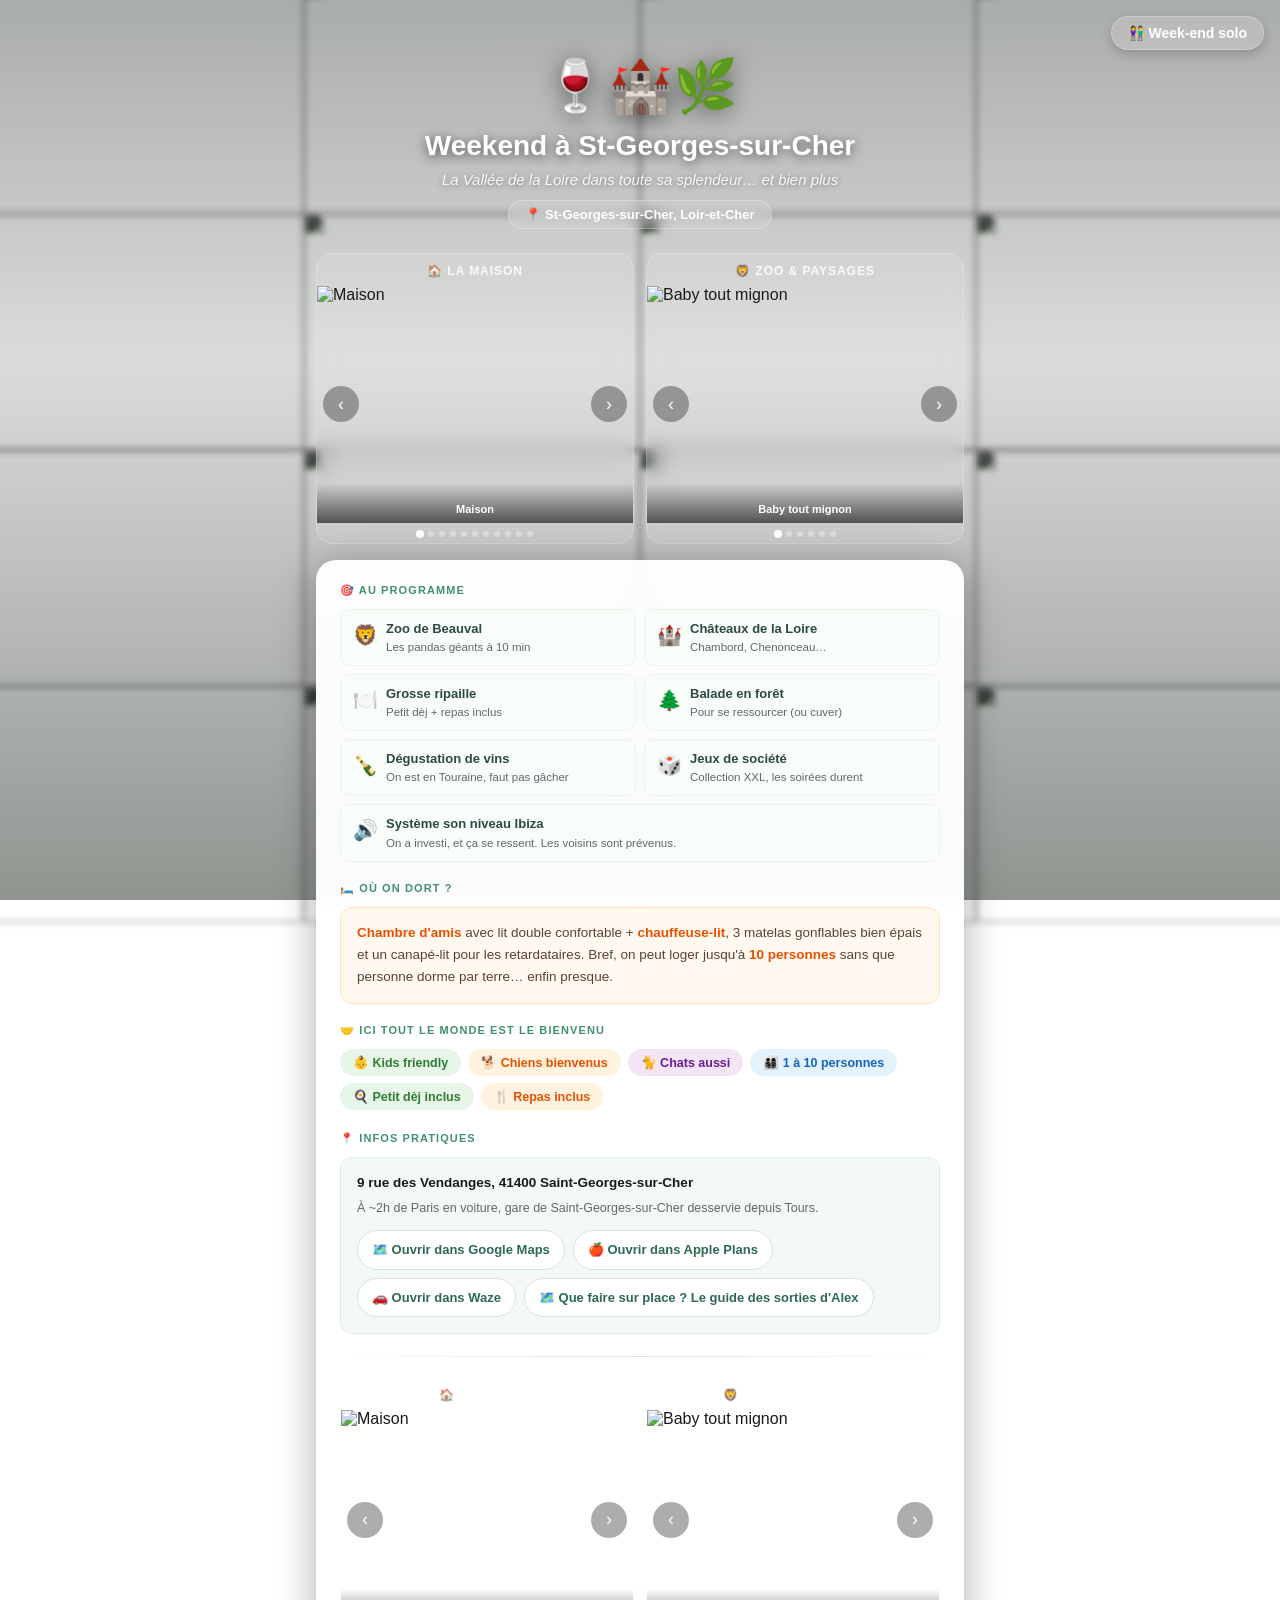
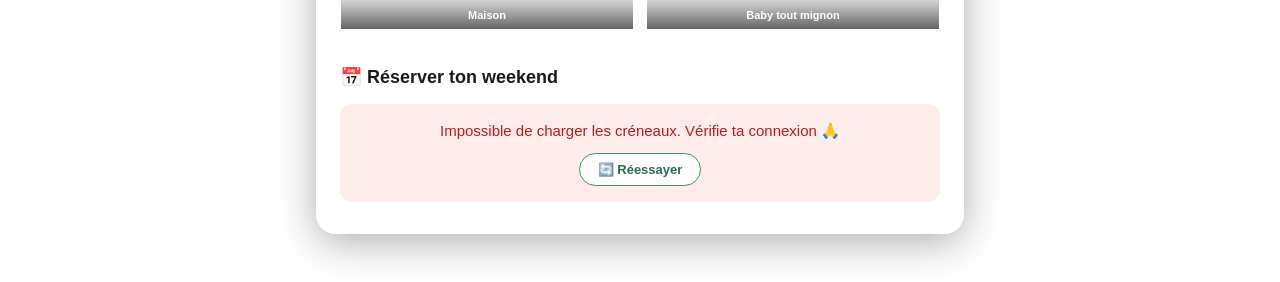
==== commit ba643d99: "Infos pratiques : lien vers le guide des sorties, pré-filtré sur les dates du weekend choisi Co-Auth" ====
--- a/index.html
+++ b/index.html
@@ -346,6 +346,7 @@
           <a class="maps-link" href="https://www.google.com/maps/search/?api=1&query=9+rue+des+Vendanges+41400+Saint-Georges-sur-Cher" target="_blank" rel="noopener noreferrer">🗺️ Ouvrir dans Google Maps</a>
           <a class="maps-link" href="https://maps.apple.com/?q=9+rue+des+Vendanges+41400+Saint-Georges-sur-Cher" target="_blank" rel="noopener noreferrer">🍎 Ouvrir dans Apple Plans</a>
           <a class="maps-link" href="https://waze.com/ul?q=9%20rue%20des%20Vendanges%2041400%20Saint-Georges-sur-Cher" target="_blank" rel="noopener noreferrer">🚗 Ouvrir dans Waze</a>
+          <a class="maps-link" id="sortiesLink" href="https://alexdhn1.github.io/sorties-cher/" target="_blank" rel="noopener noreferrer">🗺️ Que faire sur place ? Le guide des sorties d'Alex</a>
         </div>
       </div>
 
@@ -548,6 +549,37 @@
     el.appendChild(retry);
   }
 
+  // Lien "guide des sorties" : pointe sur la vue Séjour pré-filtrée quand un
+  // weekend est choisi (les libellés du Sheet sont du type "15-16 août 2026").
+  var SORTIES_BASE = 'https://alexdhn1.github.io/sorties-cher/';
+  var MOIS_FR = { janvier:1, janv:1, jan:1, fevrier:2, février:2, févr:2, fev:2, fév:2,
+    mars:3, avril:4, avr:4, mai:5, juin:6, juillet:7, juil:7, aout:8, août:8,
+    septembre:9, sept:9, sep:9, octobre:10, oct:10, novembre:11, nov:11,
+    decembre:12, décembre:12, déc:12, dec:12 };
+  function isoDate(y, m, d) { return y + '-' + ('0' + m).slice(-2) + '-' + ('0' + d).slice(-2); }
+  function sortiesUrlFromLabel(label) {
+    var t = String(label || '').trim().toLowerCase();
+    // "15-16 août 2026"
+    var m = /^(\d{1,2})(?:er)?\s*[-–]\s*(\d{1,2})(?:er)?\s+([a-zéèêûôùî]+)\.?\s+(\d{4})/.exec(t);
+    if (m && MOIS_FR[m[3]]) {
+      return SORTIES_BASE + '?du=' + isoDate(+m[4], MOIS_FR[m[3]], +m[1])
+                        + '&au=' + isoDate(+m[4], MOIS_FR[m[3]], +m[2]);
+    }
+    // "31 oct - 1 nov 2026" (cheval sur deux mois, voire deux années)
+    var m2 = /^(\d{1,2})(?:er)?\s+([a-zéèêûôùî]+)\.?\s*[-–]\s*(\d{1,2})(?:er)?\s+([a-zéèêûôùî]+)\.?\s+(\d{4})/.exec(t);
+    if (m2 && MOIS_FR[m2[2]] && MOIS_FR[m2[4]]) {
+      var y = +m2[5], mo1 = MOIS_FR[m2[2]], mo2 = MOIS_FR[m2[4]];
+      return SORTIES_BASE + '?du=' + isoDate(mo1 > mo2 ? y - 1 : y, mo1, +m2[1])
+                        + '&au=' + isoDate(y, mo2, +m2[3]);
+    }
+    return SORTIES_BASE;
+  }
+  document.getElementById('weekend').addEventListener('change', function() {
+    var opt = this.options[this.selectedIndex];
+    document.getElementById('sortiesLink').href =
+      opt && opt.dataset.label ? sortiesUrlFromLabel(opt.dataset.label) : SORTIES_BASE;
+  });
+
   loadWeekends();
 
   // ============================================================
